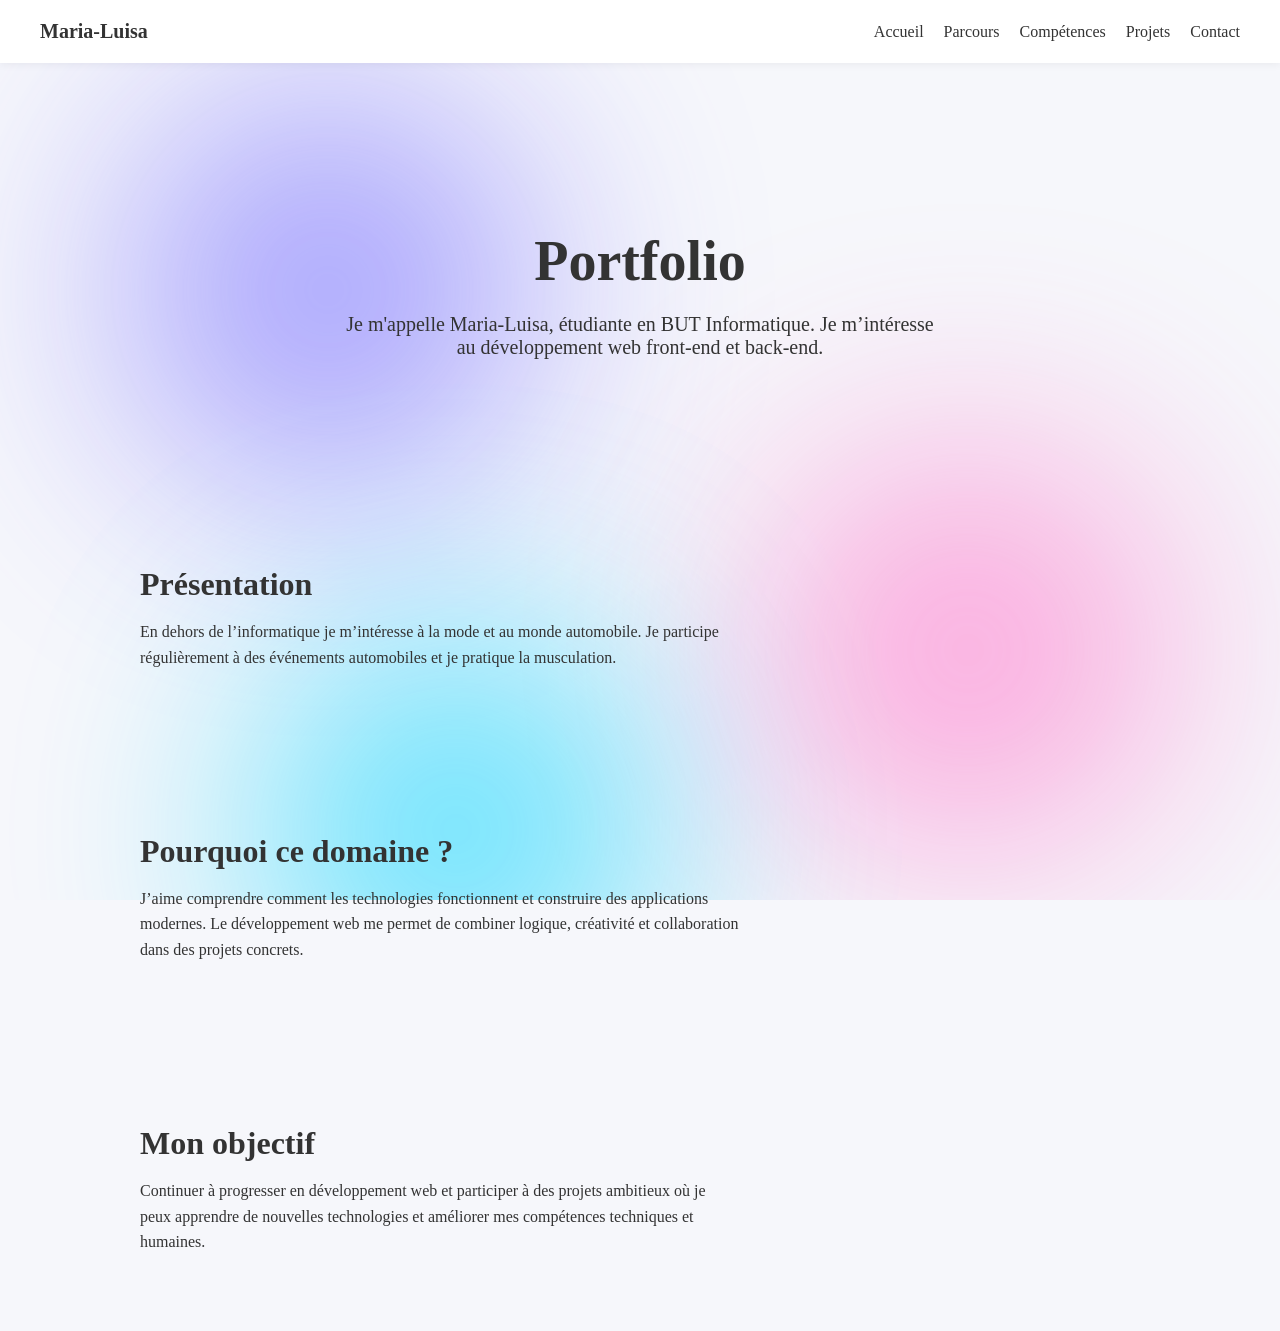
==== index.html @ 641ce6d7 "Adding the files necessary for git" ====
<!doctype html>
<html lang="fr">
    <head>
        <meta charset="UTF-8" />
        <title>Portfolio Maria-Luisa</title>
        <link rel="stylesheet" href="style.css" />
    </head>

    <body>
        <header>
            <div class="logo">Maria-Luisa</div>
            <nav id="navContainer"></nav>
        </header>

        <div class="background-blur">
            <div class="blob blob1"></div>
            <div class="blob blob2"></div>
            <div class="blob blob3"></div>
        </div>

        <section class="hero reveal">
            <h1>Portfolio</h1>
            <p>
                Je m'appelle Maria-Luisa, étudiante en BUT Informatique. Je m’intéresse au développement web front-end
                et back-end.
            </p>
        </section>

        <section class="about reveal">
            <h2>Présentation</h2>
            <p>
                En dehors de l’informatique je m’intéresse à la mode et au monde automobile. Je participe régulièrement
                à des événements automobiles et je pratique la musculation.
            </p>
        </section>

        <section class="about reveal">
            <h2>Pourquoi ce domaine ?</h2>
            <p>
                J’aime comprendre comment les technologies fonctionnent et construire des applications modernes. Le
                développement web me permet de combiner logique, créativité et collaboration dans des projets concrets.
            </p>
        </section>

        <section class="about reveal">
            <h2>Mon objectif</h2>
            <p>
                Continuer à progresser en développement web et participer à des projets ambitieux où je peux apprendre
                de nouvelles technologies et améliorer mes compétences techniques et humaines.
            </p>
        </section>

        <script src="script.js" defer></script>
    </body>
</html>
---- style.css ----
body {
    font-family: -apple-system, BlinkMacSystemFont, "Segoe UI", Roboto;
    margin: 0;
    background: #f6f7fb;
    color: #333;
}

header {
    display: flex;
    justify-content: space-between;
    align-items: center;
    padding: 20px 40px;
    background: white;
    box-shadow: 0 2px 8px rgba(0, 0, 0, 0.05);
}

.logo {
    font-weight: 600;
    font-size: 20px;
}

a {
    text-decoration: none;
    color: #333;
    font-weight: 500;
}

nav a {
    margin-left: 20px;
    text-decoration: none;
    color: #333;
    font-weight: 500;
}

nav a:hover {
    color: #4f46e5;
}

.hero {
    padding: 120px 40px;
    text-align: center;
}

.hero h1 {
    font-size: 48px;
    margin-bottom: 20px;
}

.hero p {
    font-size: 18px;
    max-width: 600px;
    margin: auto;
}

section {
    max-width: 1000px;
    margin: auto;
    padding: 60px 20px;
}

.project-grid {
    display: grid;
    grid-template-columns: repeat(auto-fit, minmax(260px, 1fr));
    gap: 25px;
    margin-top: 40px;
}

.project-card {
    background: white;
    padding: 25px;
    border-radius: 10px;
    box-shadow: 0 4px 15px rgba(0, 0, 0, 0.05);
    transition: transform 0.2s;
}

.project-card:hover {
    transform: translateY(-5px);
}

.project-card h3 {
    margin-top: 0;
}

.tech {
    margin-top: 10px;
    font-size: 14px;
    color: #666;
}

/* Background Blobs */
.background-blur {
    position: fixed;
    top: 0;
    left: 0;
    width: 100%;
    height: 100%;
    overflow: hidden;
    z-index: -1;
}

.blob {
    position: absolute;
    width: 400px;
    height: 400px;
    border-radius: 50%;
    filter: blur(120px);
    opacity: 0.6;
    animation: move 20s infinite alternate ease-in-out;
}

.blob1 {
    background: #6c63ff;
    top: 10%;
    left: 10%;
}

.blob2 {
    background: #ff6ec7;
    top: 50%;
    left: 60%;
    animation-duration: 25s;
}

.blob3 {
    background: #00d4ff;
    top: 70%;
    left: 20%;
    animation-duration: 20s;
}

@keyframes move {
    0% {
        transform: translate(0px, 0px) scale(1);
    }

    50% {
        transform: translate(200px, -150px) scale(1.2);
    }

    100% {
        transform: translate(-150px, 200px) scale(1);
    }
}

body {
    background: #f6f7fb;
    position: relative;
}

/*presentation*/

/* section{
min-height:80vh;
display:flex;
flex-direction:column;
justify-content:center;
align-items:center;
text-align:center;
padding:60px 20px;
max-width:900px;
margin:auto;
} */

/* animation scroll */

.reveal {
    opacity: 0;
    transform: translateY(60px);
    transition: all 0.9s ease;
}

.reveal.visible {
    opacity: 1;
    transform: translateY(0);
}

.hero h1 {
    font-size: 56px;
    margin-bottom: 20px;
}

.hero p {
    font-size: 20px;
    max-width: 600px;
}

.about h2 {
    font-size: 32px;
    margin-bottom: 15px;
}

.about p {
    max-width: 600px;
    line-height: 1.6;
}

/* Sections reveal */
.reveal {
    opacity: 0;
    transform: translateY(60px);
    transition: all 0.9s ease;
}

.reveal.visible {
    opacity: 1;
    transform: translateY(0);
}

/*projects*/
/* stack technique */

.stack-grid {
    display: flex;
    flex-wrap: wrap;
    gap: 20px;
    justify-content: center;
}

.stack-item {
    width: 20%;

    background: rgba(255, 255, 255, 0.7);
    backdrop-filter: blur(10px);

    padding: 25px;
    border-radius: 12px;

    display: flex;
    flex-direction: column;
    align-items: center;
    box-shadow: 0 10px 25px rgba(0, 0, 0, 0.05);
}

.stack-item i {
    font-size: 40px;
    color: #6c63ff;
}

.stack-item span {
    font-size: 14px;
    font-weight: 500;
}

/* image projet */

.project-img {
    width: 100%;
    max-width: 800px;

    border-radius: 12px;

    box-shadow: 0 20px 40px rgba(0, 0, 0, 0.08);

    display: block;
    margin: auto;
}
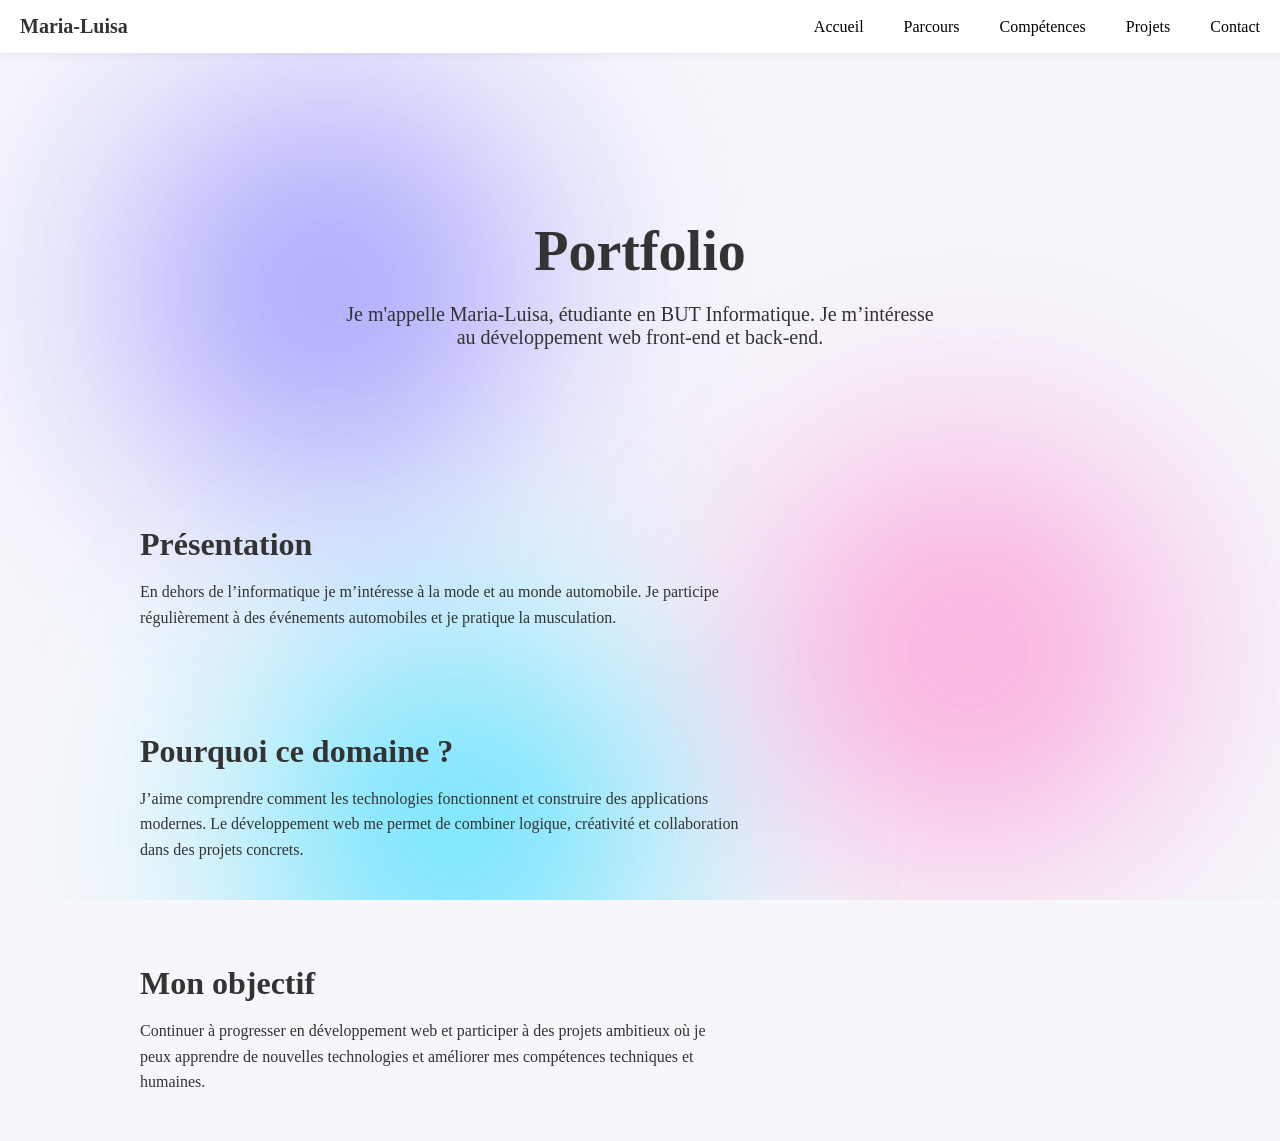
==== commit 99e872da: "burger menu" ====
--- a/index.html
+++ b/index.html
@@ -4,12 +4,16 @@
         <meta charset="UTF-8" />
         <title>Portfolio Maria-Luisa</title>
         <link rel="stylesheet" href="style.css" />
+        <meta name="viewport" content="width=device-width, initial-scale=1.0" />
     </head>
 
     <body>
-        <header>
+        <header> 
             <div class="logo">Maria-Luisa</div>
-            <nav id="navContainer"></nav>
+            <button id="burger" class="burger">
+                ☰
+            </button>
+            <nav id="navContainer" class="nav"></nav>
         </header>
 
         <div class="background-blur">
--- a/style.css
+++ b/style.css
@@ -55,7 +55,7 @@
 section {
     max-width: 1000px;
     margin: auto;
-    padding: 60px 20px;
+    padding: 30px 20px;
 }
 
 .project-grid {
@@ -254,3 +254,58 @@
     display: block;
     margin: auto;
 }
+
+
+header {
+    display: flex;
+    justify-content: space-between;
+    align-items: center;
+    padding: 15px 20px;
+}
+
+/* NAV desktop */
+.nav {
+    display: flex;
+    gap: 20px;
+}
+
+.nav a {
+    text-decoration: none;
+    color: black;
+}
+
+/* BURGER caché sur desktop */
+.burger {
+    display: none;
+    font-size: 28px;
+    background: none;
+    border: none;
+    cursor: pointer;
+}
+
+/* 📱 MOBILE */
+@media (max-width: 768px) {
+
+    .burger {
+        display: block;
+    }
+
+    .nav {
+        position: absolute;
+        top: 70px;
+        right: 0;
+        background: white;
+        flex-direction: column;
+        width: 200px;
+        padding: 20px;
+        gap: 15px;
+
+        transform: translateX(100%);
+        transition: transform 0.3s ease;
+    }
+
+    .nav.active {
+        transform: translateX(0);
+        z-index: 50;
+    }
+}
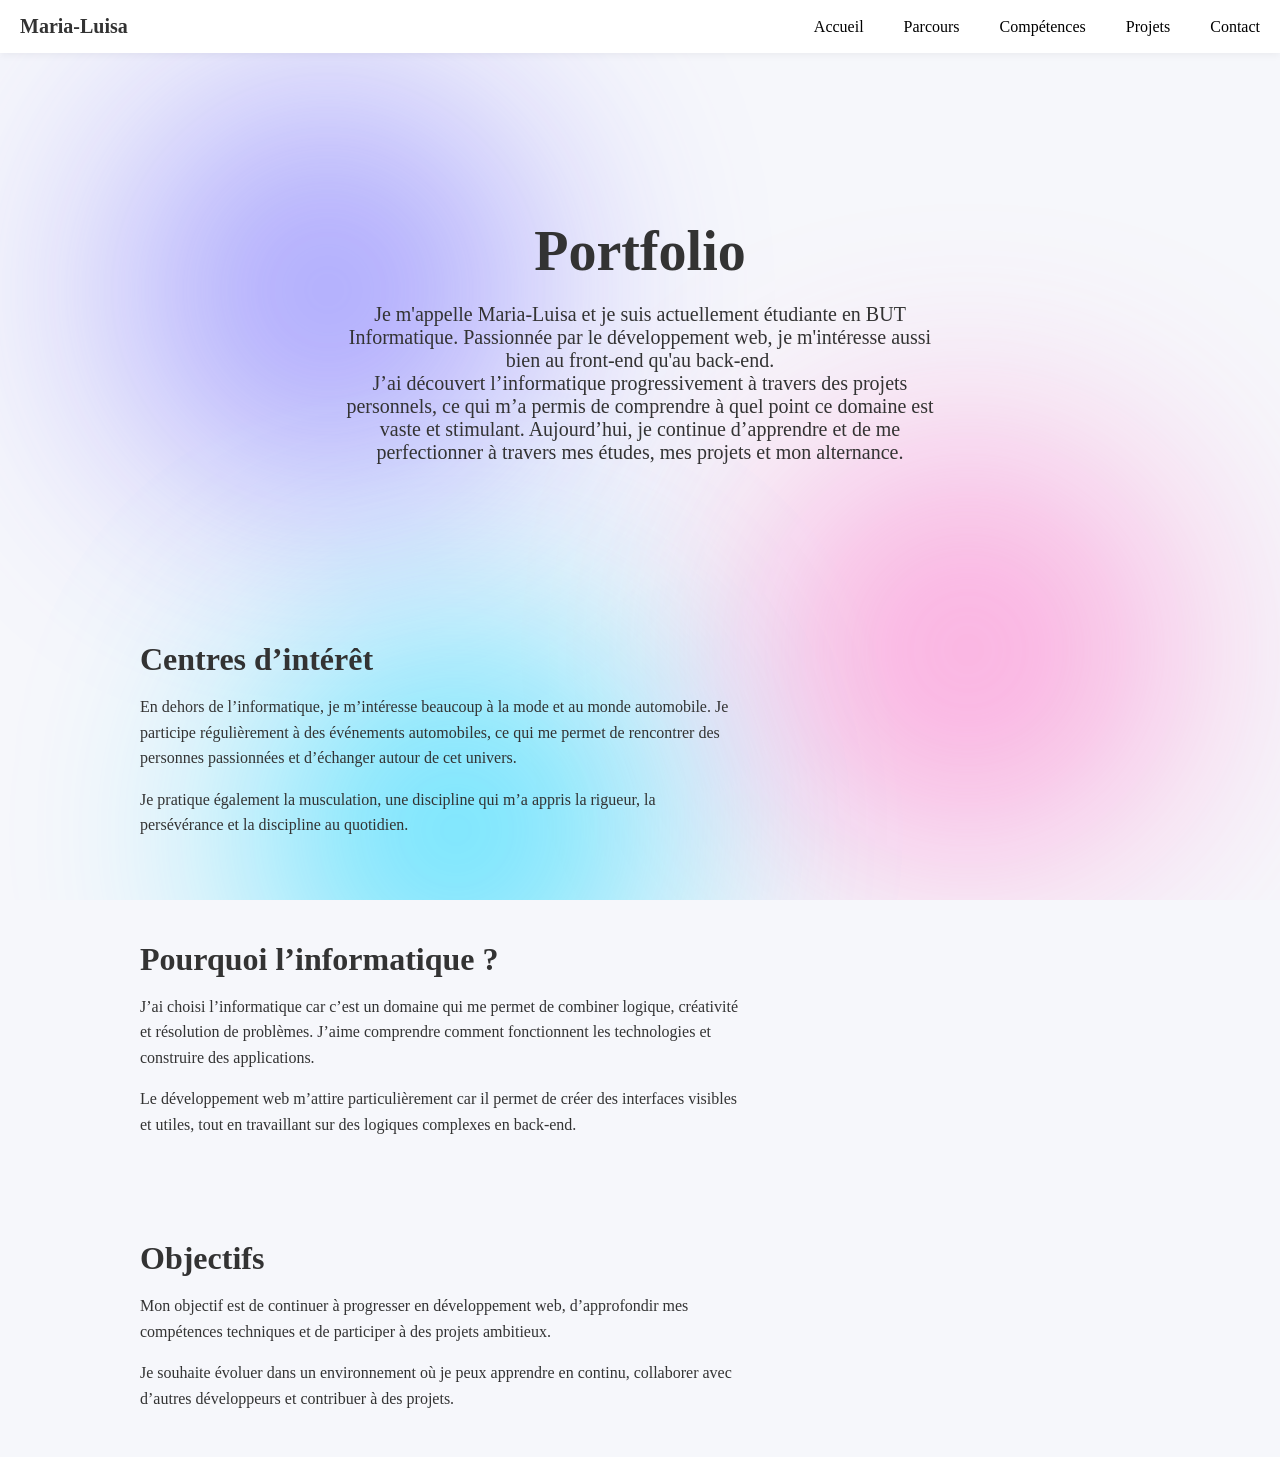
==== commit 78dcddf5: "presentation" ====
--- a/index.html
+++ b/index.html
@@ -25,32 +25,52 @@
         <section class="hero reveal">
             <h1>Portfolio</h1>
             <p>
-                Je m'appelle Maria-Luisa, étudiante en BUT Informatique. Je m’intéresse au développement web front-end
-                et back-end.
+                Je m'appelle Maria-Luisa et je suis actuellement étudiante en BUT Informatique. 
+                Passionnée par le développement web, je m'intéresse aussi bien au front-end qu'au back-end.
+            </p>
+            <p>
+                J’ai découvert l’informatique progressivement à travers des projets personnels, 
+                ce qui m’a permis de comprendre à quel point ce domaine est vaste et stimulant. 
+                Aujourd’hui, je continue d’apprendre et de me perfectionner à travers mes études, 
+                mes projets et mon alternance.
             </p>
         </section>
 
         <section class="about reveal">
-            <h2>Présentation</h2>
+            <h2>Centres d’intérêt</h2>
             <p>
-                En dehors de l’informatique je m’intéresse à la mode et au monde automobile. Je participe régulièrement
-                à des événements automobiles et je pratique la musculation.
+                En dehors de l’informatique, je m’intéresse beaucoup à la mode et au monde automobile. 
+                Je participe régulièrement à des événements automobiles, ce qui me permet de rencontrer 
+                des personnes passionnées et d’échanger autour de cet univers.
+            </p>
+            <p>
+                Je pratique également la musculation, une discipline qui m’a appris la rigueur, 
+                la persévérance et la discipline au quotidien.
             </p>
         </section>
 
         <section class="about reveal">
-            <h2>Pourquoi ce domaine ?</h2>
+            <h2>Pourquoi l’informatique ?</h2>
             <p>
-                J’aime comprendre comment les technologies fonctionnent et construire des applications modernes. Le
-                développement web me permet de combiner logique, créativité et collaboration dans des projets concrets.
+                J’ai choisi l’informatique car c’est un domaine qui me permet de combiner logique, 
+                créativité et résolution de problèmes. J’aime comprendre comment fonctionnent les technologies 
+                et construire des applications.
+            </p>
+            <p>
+                Le développement web m’attire particulièrement car il permet de créer des interfaces visibles 
+                et utiles, tout en travaillant sur des logiques complexes en back-end.
             </p>
         </section>
 
         <section class="about reveal">
-            <h2>Mon objectif</h2>
+            <h2>Objectifs</h2>
             <p>
-                Continuer à progresser en développement web et participer à des projets ambitieux où je peux apprendre
-                de nouvelles technologies et améliorer mes compétences techniques et humaines.
+                Mon objectif est de continuer à progresser en développement web, 
+                d’approfondir mes compétences techniques et de participer à des projets ambitieux.
+            </p>
+            <p>
+                Je souhaite évoluer dans un environnement où je peux apprendre en continu, 
+                collaborer avec d’autres développeurs et contribuer à des projets.
             </p>
         </section>
 
--- a/style.css
+++ b/style.css
@@ -308,4 +308,22 @@
         transform: translateX(0);
         z-index: 50;
     }
+}
+
+.project-image {
+    width: 100%;
+    max-width: 800px;
+    border-radius: 12px;
+    box-shadow: 0 20px 40px rgba(0, 0, 0, 0.08);
+    display: block;
+    margin: auto;
+}
+
+.project-video {
+    width: 100%;
+    max-width: 800px;
+    border-radius: 12px;
+    box-shadow: 0 20px 40px rgba(0, 0, 0, 0.08);
+    display: block;
+    margin: 30px auto;
 }
